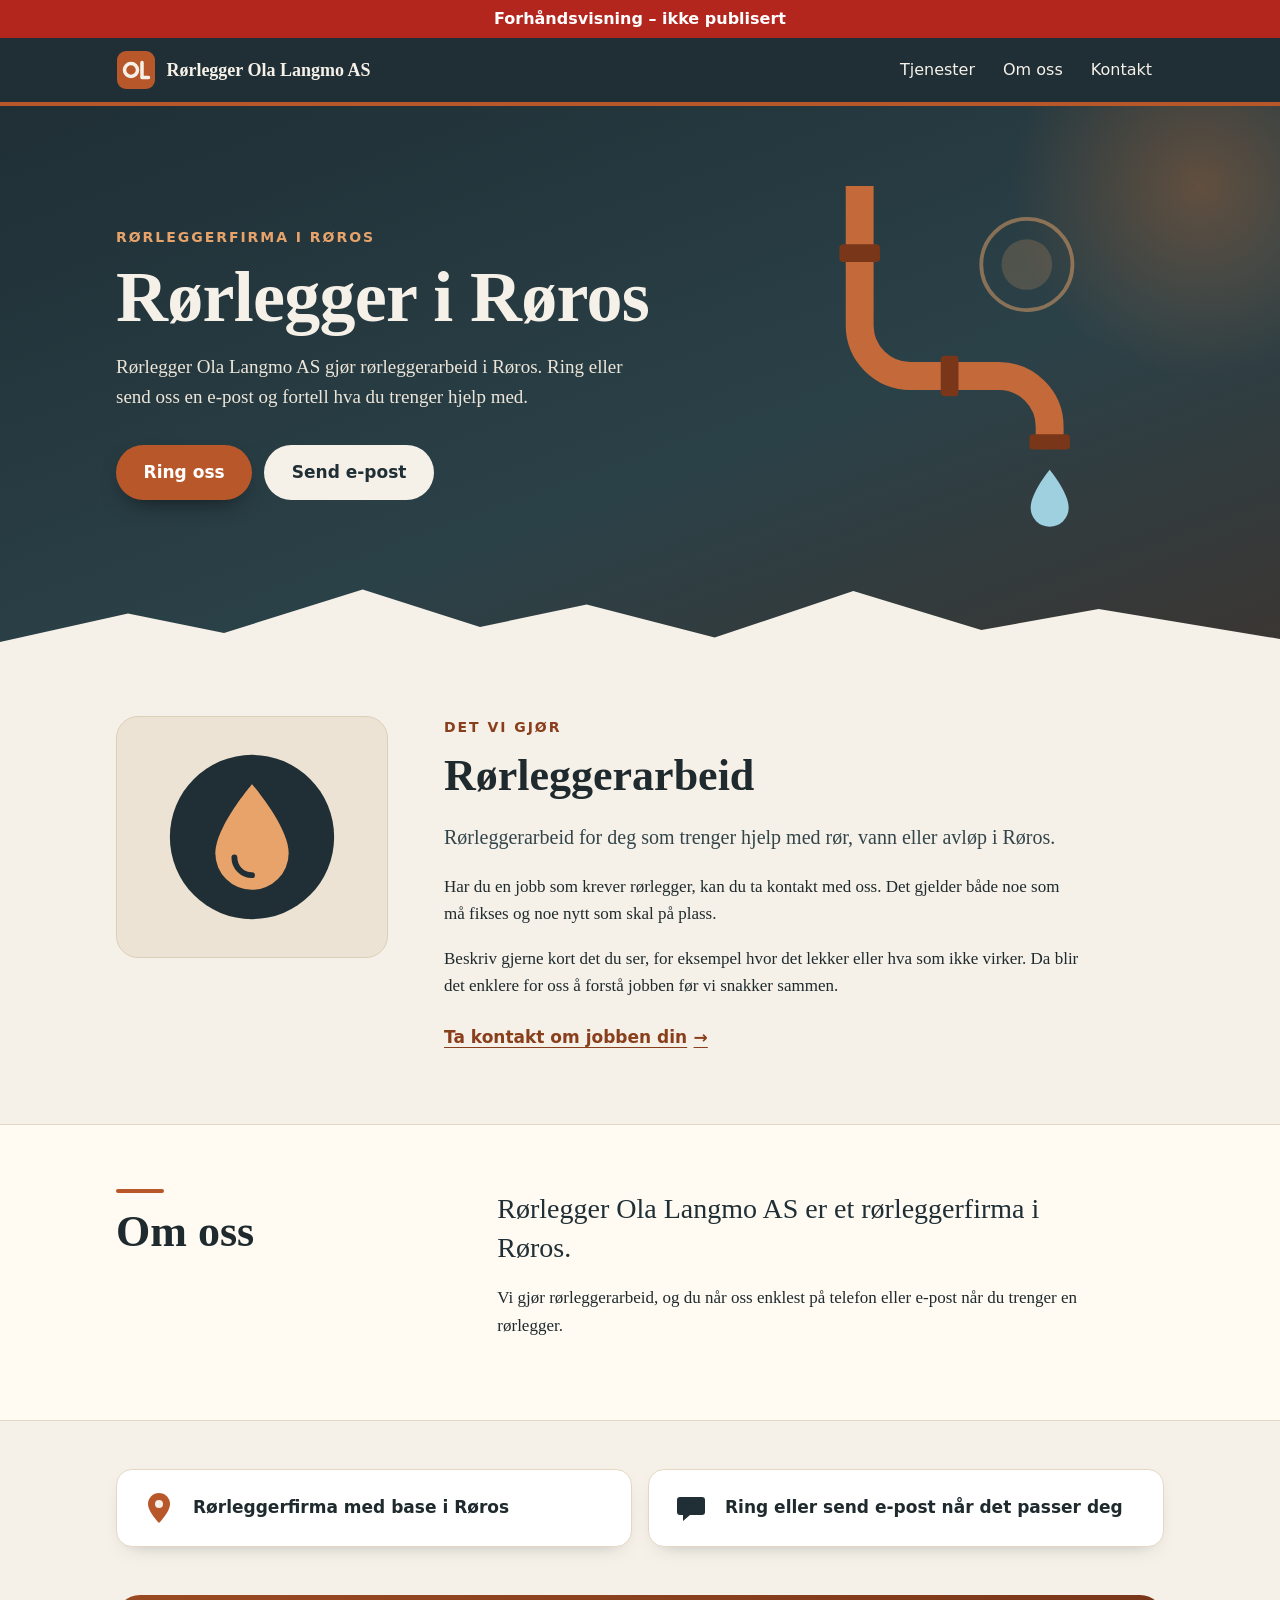
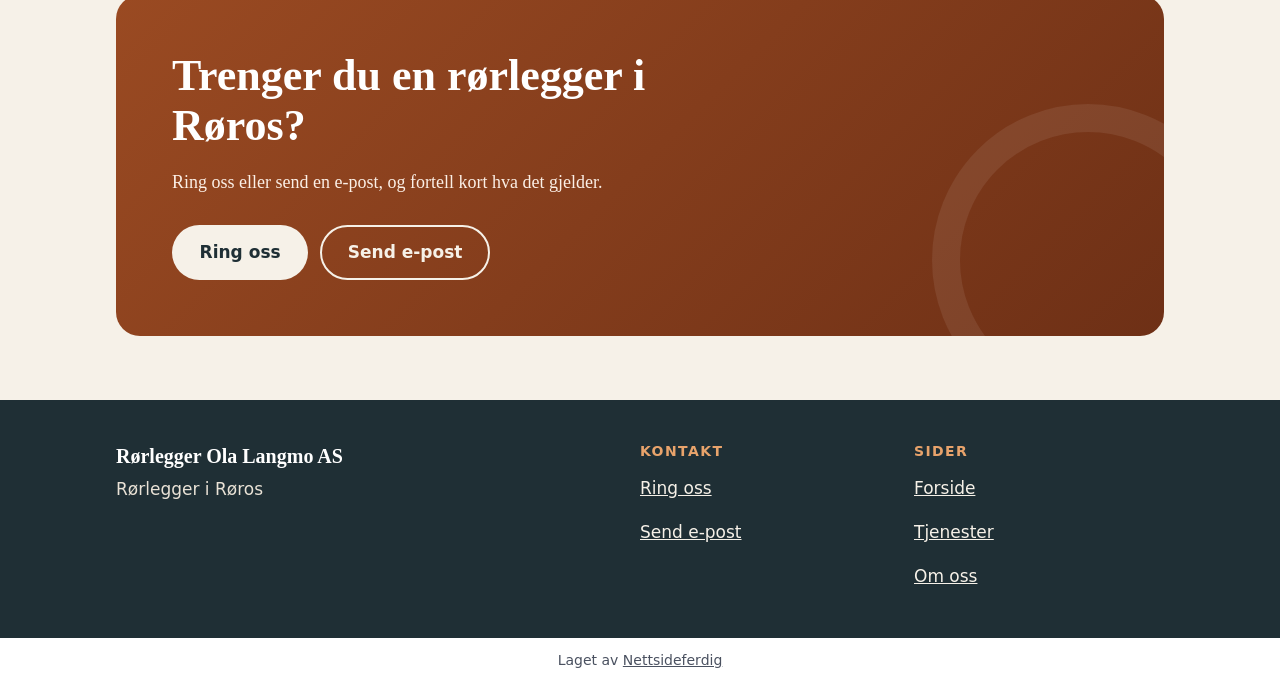
==== index.html @ b2547615 "Forhåndsvisning" ====
<!doctype html>
<html lang="nb">
<head>
<meta charset="utf-8">
<meta name="viewport" content="width=device-width, initial-scale=1">
<title>Rørlegger Røros | Rørlegger Ola Langmo AS</title>
<meta name="description" content="Rørlegger Ola Langmo AS er et rørleggerfirma i Røros. Trenger du rørleggerarbeid? Ring eller send oss en e-post.">
<link rel="canonical" href="https://andersmathisen7-design.github.io/side-rorlegger-ola-langmo-as-1117f9a2/">
<meta property="og:type" content="website">
<meta property="og:locale" content="nb_NO">
<meta property="og:site_name" content="Rørlegger Ola Langmo AS">
<meta property="og:title" content="Rørlegger Røros | Rørlegger Ola Langmo AS">
<meta property="og:description" content="Rørlegger Ola Langmo AS er et rørleggerfirma i Røros. Trenger du rørleggerarbeid? Ring eller send oss en e-post.">
<meta property="og:url" content="https://andersmathisen7-design.github.io/side-rorlegger-ola-langmo-as-1117f9a2/">
<meta http-equiv="Content-Security-Policy" content="default-src 'none'; style-src 'self'; img-src 'self'; manifest-src 'self'; worker-src 'self'; script-src 'self'">
<link rel="stylesheet" href="./style.css">
<meta name="theme-color" content="#9a4a22">
<link rel="manifest" href="./manifest.webmanifest">
<link rel="icon" href="./icon.svg" type="image/svg+xml">
<script src="./pwa.js" defer></script>
<meta name="robots" content="noindex,nofollow">
<script type="application/ld+json">{"@context":"https://schema.org","@type":"Plumber","name":"Rørlegger Ola Langmo AS","description":"Rørlegger Ola Langmo AS er et rørleggerfirma i Røros. Trenger du rørleggerarbeid? Ring eller send oss en e-post.","email":"post@rorleggerlangmo.no","areaServed":"Røros","url":"https://andersmathisen7-design.github.io/side-rorlegger-ola-langmo-as-1117f9a2","telephone":"994 56 534"}</script>
</head>
<body>
<div class="forhandsstripe">Forhåndsvisning – ikke publisert</div>
<header class="topp"><div class="topp-inner"><a class="logo" href="./"><svg class="merke" viewBox="0 0 40 40" aria-hidden="true"><rect x="1" y="1" width="38" height="38" rx="9" fill="#b8582a"/><circle cx="15" cy="20" r="6.5" fill="none" stroke="#f6f1e8" stroke-width="3.5"/><path d="M26 12.5v15h6.5" fill="none" stroke="#f6f1e8" stroke-width="3.5" stroke-linecap="round" stroke-linejoin="round"/></svg><span>Rørlegger Ola Langmo AS</span></a><nav aria-label="Hovedmeny"><ul><li><a href="./#tjenester">Tjenester</a></li><li><a href="./#om">Om oss</a></li><li><a href="./#kontakt">Kontakt</a></li></ul></nav></div></header>
<main>
<section class="hero" aria-labelledby="hero-tittel"><div class="hero-inner"><div class="hero-tekst"><p class="merkelapp">Rørleggerfirma i Røros</p><h1 id="hero-tittel">Rørlegger i Røros</h1><p class="ingress">Rørlegger Ola Langmo AS gjør rørleggerarbeid i Røros. Ring eller send oss en e-post og fortell hva du trenger hjelp med.</p><div class="handlinger"><a class="knapp knapp-hoved" href="tel:99456534">Ring oss</a><a class="knapp knapp-lys" href="mailto:post@rorleggerlangmo.no">Send e-post</a></div></div><svg class="ror" viewBox="0 0 240 280" aria-hidden="true"><circle cx="172" cy="62" r="36" fill="none" stroke="#e8a36b" stroke-width="3" opacity=".5"/><circle cx="172" cy="62" r="20" fill="#e8a36b" opacity=".2"/><path d="M40 0v110a40 40 0 0 0 40 40h70a40 40 0 0 1 40 40v14" fill="none" stroke="#c46a3a" stroke-width="22"/><rect x="24" y="46" width="32" height="14" rx="3" fill="#7a3618"/><rect x="104" y="134" width="14" height="32" rx="3" fill="#7a3618"/><rect x="174" y="196" width="32" height="12" rx="3" fill="#7a3618"/><path d="M190 224c0 0-15 18-15 30a15 15 0 0 0 30 0c0-12-15-30-15-30z" fill="#9fd0df"/></svg></div><svg class="fjell" viewBox="0 0 1200 120" preserveAspectRatio="none" aria-hidden="true"><path d="M0 120V84l120-38 90 26 130-58 110 50 100-30 120 44 130-62 120 52 110-28 170 40v40z" fill="#f6f1e8"/></svg></section><section id="tjenester" class="tjenester" aria-labelledby="tj-tittel"><div class="ramme to-kol"><div class="tjeneste-ikon" aria-hidden="true"><svg viewBox="0 0 120 120"><circle cx="60" cy="60" r="56" fill="#1f2f35"/><path d="M60 24c0 0-25 29-25 47a25 25 0 0 0 50 0c0-18-25-47-25-47z" fill="#e8a36b"/><path d="M48 74a12 12 0 0 0 12 12" fill="none" stroke="#1f2f35" stroke-width="4" stroke-linecap="round"/></svg></div><div class="tekst"><p class="merkelapp">Det vi gjør</p><h2 id="tj-tittel">Rørleggerarbeid</h2><p class="kort">Rørleggerarbeid for deg som trenger hjelp med rør, vann eller avløp i Røros.</p><p>Har du en jobb som krever rørlegger, kan du ta kontakt med oss. Det gjelder både noe som må fikses og noe nytt som skal på plass.</p><p>Beskriv gjerne kort det du ser, for eksempel hvor det lekker eller hva som ikke virker. Da blir det enklere for oss å forstå jobben før vi snakker sammen.</p><a class="lenke-pil" href="./#kontakt">Ta kontakt om jobben din</a></div></div></section><section id="om" class="om" aria-labelledby="om-tittel"><div class="ramme om-grid"><h2 id="om-tittel">Om oss</h2><div><p class="stor">Rørlegger Ola Langmo AS er et rørleggerfirma i Røros.</p><p>Vi gjør rørleggerarbeid, og du når oss enklest på telefon eller e-post når du trenger en rørlegger.</p></div></div></section><section class="punkter" aria-label="Hvorfor velge oss"><div class="ramme"><ul class="punkt-liste"><li><svg viewBox="0 0 36 36" aria-hidden="true"><path d="M18 3a11 11 0 0 0-11 11c0 8 11 19 11 19s11-11 11-19A11 11 0 0 0 18 3z" fill="#b8582a"/><circle cx="18" cy="14" r="4" fill="#f6f1e8"/></svg><span>Rørleggerfirma med base i Røros</span></li><li><svg viewBox="0 0 36 36" aria-hidden="true"><path d="M7 7h22a3 3 0 0 1 3 3v12a3 3 0 0 1-3 3H17l-7 6v-6H7a3 3 0 0 1-3-3V10a3 3 0 0 1 3-3z" fill="#1f2f35"/></svg><span>Ring eller send e-post når det passer deg</span></li></ul></div></section><section id="kontakt" class="kontakt" aria-labelledby="kontakt-tittel"><div class="ramme"><div class="kontakt-panel"><h2 id="kontakt-tittel">Trenger du en rørlegger i Røros?</h2><p>Ring oss eller send en e-post, og fortell kort hva det gjelder.</p><div class="handlinger"><a class="knapp knapp-lys" href="tel:99456534">Ring oss</a><a class="knapp knapp-kant" href="mailto:post@rorleggerlangmo.no">Send e-post</a></div></div></div></section>
</main>
<footer class="bunn"><div class="ramme bunn-grid"><div><p class="bunn-navn">Rørlegger Ola Langmo AS</p><p>Rørlegger i Røros</p></div><div><p class="bunn-tittel">Kontakt</p><ul><li><a href="tel:99456534">Ring oss</a></li><li><a href="mailto:post@rorleggerlangmo.no">Send e-post</a></li></ul></div><nav aria-label="Bunnmeny"><p class="bunn-tittel">Sider</p><ul><li><a href="./">Forside</a></li><li><a href="./#tjenester">Tjenester</a></li><li><a href="./#om">Om oss</a></li></ul></nav></div></footer>
<p class="nf-byra">Laget av <a href="https://nettsideferdig.no/">Nettsideferdig</a></p>
</body>
</html>
---- style.css ----
/* Fast fra Sidefabrikken: bestillingswidgeten. */
:root { --nf-farge: #9a4a22; }
#nf-bestill [hidden] { display: none !important; }
#nf-bestill button { font: inherit; padding: 0.5rem 0.9rem; margin: 0.2rem; border: 1px solid var(--nf-farge); border-radius: 6px; background: #fff; color: var(--nf-farge); cursor: pointer; }
#nf-bestill button:disabled { opacity: 0.6; }
#nf-bestill .nf-knapp { background: var(--nf-farge); color: #fff; }
#nf-bestill .nf-tjeneste { display: block; width: 100%; text-align: left; }
#nf-bestill .nf-tjeneste small, #nf-bestill .nf-vare small { display: block; color: #555; }
#nf-bestill .nf-felt { display: block; margin: 0.5rem 0; }
#nf-bestill input, #nf-bestill select, #nf-bestill textarea { font: inherit; padding: 0.4rem; border: 1px solid #c5cad3; border-radius: 4px; display: block; width: 100%; max-width: 24rem; }
#nf-bestill input[type="checkbox"], #nf-bestill input[type="radio"] { display: inline-block; width: auto; margin: 0 0.4rem 0 0; vertical-align: middle; }
#nf-bestill .nf-rad { display: flex; flex-wrap: wrap; gap: 0.5rem; }
#nf-bestill .nf-vare { padding: 0.4rem 0; border-bottom: 1px solid #e3e6eb; }
#nf-bestill .nf-feil, #nf-bestill .nf-utsolgt { color: #b3261e; }
#nf-bestill .nf-test { background: #fff4e5; padding: 0.4rem 0.8rem; border-radius: 6px; }
#nf-bestill .nf-oppsummering { font-weight: 600; }
#nf-bestill .nf-faner { display: flex; flex-wrap: wrap; gap: 0.25rem; margin: 0.5rem 0 1rem; }
#nf-bestill .nf-fane.nf-valgt, #nf-bestill .nf-dag.nf-valgt { background: var(--nf-farge); color: #fff; }
#nf-bestill .nf-adresse { position: relative; max-width: 24rem; }
#nf-bestill .nf-forslag { position: absolute; top: 100%; left: 0; right: 0; z-index: 10; max-height: 15rem; overflow-y: auto; background: #fff; border: 1px solid #c5cad3; border-radius: 4px; box-shadow: 0 4px 12px rgba(0, 0, 0, 0.15); }
#nf-bestill .nf-forslag button { display: block; width: 100%; margin: 0; border: 0; border-radius: 0; padding: 0.5rem 0.75rem; text-align: left; color: inherit; }
#nf-bestill .nf-forslag button:hover, #nf-bestill .nf-forslag button:focus { background: #f4f7fb; }
#nf-bestill .nf-dager { display: flex; flex-wrap: wrap; gap: 0.25rem; margin: 0.5rem 0; }
#nf-bestill .nf-dag.nf-full { text-decoration: line-through; color: #777; border-color: #c5cad3; }
#nf-bestill .nf-tillegg { margin: 0.5rem 0; }
#nf-bestill .nf-sporsmal { margin: 0.8rem 0; }
#nf-bestill .nf-hjelp { display: block; font-size: 0.875rem; color: #666; margin: 0.15rem 0 0.25rem; }
#nf-bestill .nf-sum { font-weight: 700; font-size: 1.15rem; }
#nf-bestill .nf-ja-nei { display: flex; gap: 1.5rem; margin-top: 0.25rem; }
.prisliste table { border-collapse: collapse; width: 100%; max-width: 36rem; }
.prisliste th, .prisliste td { text-align: left; padding: 0.4rem 0.6rem 0.4rem 0; border-bottom: 1px solid #e3e6eb; vertical-align: top; }
.prisliste td:last-child, .prisliste th:last-child { text-align: right; white-space: nowrap; padding-right: 0; }
.prisliste small { color: #555; }
.prisliste .prisinfo { font-size: 0.875rem; color: #555; }

main > section.melding, main > section.bestill { box-sizing: border-box; max-width: 42rem; margin: 0 auto; padding: 2.5rem 1.25rem 3.5rem; }
.nf-skjema .nf-felt { display: block; margin: 0.75rem 0; }
.nf-skjema label, .nf-skjema legend { display: block; font-weight: 600; }
.nf-skjema fieldset { border: 0; padding: 0; margin: 0.75rem 0; min-width: 0; }
.nf-skjema fieldset label { font-weight: 400; }
.nf-skjema input, .nf-skjema textarea { font: inherit; padding: 0.5rem; border: 1px solid #c5cad3; border-radius: 4px; display: block; width: 100%; max-width: 32rem; }
.nf-skjema input[type="radio"] { display: inline-block; width: auto; margin: 0 0.4rem 0 0; vertical-align: middle; }
.nf-skjema input:focus, .nf-skjema textarea:focus { outline: 2px solid var(--nf-farge); outline-offset: 1px; }
.nf-skjema button { font: inherit; font-weight: 600; border: 0; cursor: pointer; padding: 0.85rem 1.5rem; border-radius: 6px; background: var(--nf-farge); color: #fff; min-height: 44px; }
.nf-skjema .nf-info { font-size: 0.875rem; color: #555; }

/* Designet */
*{box-sizing:border-box}html{-webkit-text-size-adjust:100%}body{margin:0;background:#f6f1e8;color:#1f2a2e;font-family:Georgia,"Iowan Old Style","Times New Roman",serif;font-size:1.0625rem;line-height:1.6}a{color:#8a3f1c}a:focus-visible{outline:3px solid #e8a36b;outline-offset:3px;border-radius:6px}.ramme{max-width:68rem;margin:0 auto;padding:0 1.25rem}.topp{background:#1f2f35;color:#f6f1e8;border-bottom:4px solid #b8582a}.topp-inner{max-width:68rem;margin:0 auto;padding:.6rem 1.25rem;display:flex;flex-wrap:wrap;align-items:center;justify-content:space-between;gap:.25rem 1.5rem}.logo{display:inline-flex;align-items:center;gap:.65rem;min-height:44px;color:#f6f1e8;text-decoration:none;font-weight:700;font-size:1.125rem}.merke{width:40px;height:40px;flex:none}.topp ul{list-style:none;margin:0;padding:0;display:flex;flex-wrap:wrap;gap:.25rem}.topp nav a{display:inline-flex;align-items:center;min-height:44px;padding:0 .75rem;border-radius:6px;color:#f6f1e8;text-decoration:none;font-family:system-ui,"Segoe UI",Helvetica,sans-serif;font-size:1rem}.topp nav a:hover{background:rgba(246,241,232,.12)}.hero{position:relative;overflow:hidden;background:linear-gradient(160deg,#1f2f35 0%,#2b4148 60%,#3b3531 100%);color:#f6f1e8;padding:3.5rem 0 7rem}.hero::before{content:"";position:absolute;right:-7rem;top:-7rem;width:24rem;height:24rem;border-radius:50%;background:radial-gradient(circle,rgba(201,110,52,.35),rgba(201,110,52,0) 70%)}.hero-inner{position:relative;max-width:68rem;margin:0 auto;padding:0 1.25rem;display:grid;gap:2rem;align-items:center}.merkelapp{margin:0 0 .75rem;font-family:system-ui,"Segoe UI",Helvetica,sans-serif;font-size:.875rem;font-weight:700;letter-spacing:.14em;text-transform:uppercase;color:#e8a36b}.hero h1{margin:0 0 1rem;font-size:clamp(2.5rem,8vw,4.5rem);line-height:1.05;letter-spacing:-.01em}.ingress{margin:0 0 2rem;max-width:34rem;font-size:1.1875rem;color:#ece5d9}.handlinger{display:flex;flex-wrap:wrap;gap:.75rem}.knapp{display:inline-flex;align-items:center;justify-content:center;min-height:48px;padding:.75rem 1.6rem;border-radius:999px;border:2px solid transparent;font-family:system-ui,"Segoe UI",Helvetica,sans-serif;font-size:1.0625rem;font-weight:700;text-decoration:none;transition:transform .15s,background .15s}.knapp:hover{transform:translateY(-1px)}.knapp-hoved{background:#b8582a;color:#fff;box-shadow:0 10px 24px -12px rgba(0,0,0,.7)}.knapp-hoved:hover{background:#9a4a22}.knapp-lys{background:#f6f1e8;color:#1f2f35}.knapp-lys:hover{background:#fff}.knapp-kant{border-color:#f6f1e8;color:#f6f1e8}.knapp-kant:hover{background:rgba(255,255,255,.12)}.ror{display:block;width:100%;max-width:16rem;height:auto;justify-self:center}.fjell{position:absolute;left:0;bottom:-1px;display:block;width:100%;height:90px}@media (min-width:48rem){.hero{padding:5rem 0 8rem}.hero-inner{grid-template-columns:1.5fr 1fr}.ror{max-width:19rem}}h2{margin:0 0 1rem;font-size:clamp(1.875rem,5vw,2.75rem);line-height:1.15}.tjenester{padding:3rem 0 4rem}.tjenester .merkelapp{color:#8a3f1c}.to-kol{display:grid;gap:2rem;align-items:start}.tjeneste-ikon{display:flex;justify-content:center;padding:2rem;border-radius:22px;background:#ece3d4;border:1px solid #dccfba}.tjeneste-ikon svg{display:block;width:100%;max-width:11rem;height:auto}.tekst p{max-width:40rem}.kort{font-size:1.25rem;color:#33454b}.lenke-pil{display:inline-flex;align-items:center;min-height:44px;font-family:system-ui,"Segoe UI",Helvetica,sans-serif;font-weight:700;color:#8a3f1c;text-underline-offset:4px}.lenke-pil::after{content:"→";margin-left:.4rem}@media (min-width:48rem){.to-kol{grid-template-columns:17rem 1fr;gap:3.5rem}}.om{padding:4rem 0;background:#fffaf2;border-top:1px solid #e4d8c4;border-bottom:1px solid #e4d8c4}.om-grid{display:grid;gap:1.25rem}.om h2{position:relative;padding-top:1.1rem}.om h2::before{content:"";position:absolute;top:0;left:0;width:3rem;height:4px;border-radius:2px;background:#b8582a}.stor{margin:0 0 1rem;max-width:36rem;font-size:clamp(1.375rem,3.5vw,1.75rem);line-height:1.4;color:#1f2f35}.om p{max-width:38rem}@media (min-width:48rem){.om-grid{grid-template-columns:1fr 2fr;gap:3rem}}.punkter{padding:3rem 0}.punkt-liste{list-style:none;margin:0;padding:0;display:grid;gap:1rem}.punkt-liste li{display:flex;align-items:center;gap:1rem;padding:1.25rem 1.5rem;border-radius:16px;background:#fff;border:1px solid #e4d8c4;box-shadow:0 8px 20px -14px rgba(31,47,53,.5);font-family:system-ui,"Segoe UI",Helvetica,sans-serif;font-weight:600}.punkt-liste svg{width:2.25rem;height:2.25rem;flex:none}@media (min-width:40rem){.punkt-liste{grid-template-columns:1fr 1fr}}.kontakt{padding:0 0 4rem}.kontakt-panel{position:relative;overflow:hidden;padding:2.5rem 1.5rem;border-radius:24px;background:linear-gradient(135deg,#9a4a22,#6e3016);color:#fff}.kontakt-panel::after{content:"";position:absolute;right:-5rem;bottom:-5rem;width:16rem;height:16rem;border-radius:50%;border:28px solid rgba(255,255,255,.08)}.kontakt-panel h2{position:relative;max-width:30rem}.kontakt-panel p{position:relative;max-width:34rem;margin:0 0 1.75rem;font-size:1.125rem;color:#fbefe6}.kontakt-panel .handlinger{position:relative}@media (min-width:48rem){.kontakt-panel{padding:3.5rem}}.bunn{padding:2.5rem 0;background:#1f2f35;color:#e9e2d6;font-family:system-ui,"Segoe UI",Helvetica,sans-serif}.bunn p{margin:0 0 .25rem}.bunn-grid{display:grid;gap:1.5rem}.bunn-navn{font-family:Georgia,"Iowan Old Style",serif;font-size:1.25rem;font-weight:700;color:#fff}.bunn-tittel{font-size:.875rem;font-weight:700;letter-spacing:.1em;text-transform:uppercase;color:#e8a36b}.bunn ul{list-style:none;margin:0;padding:0}.bunn a{display:inline-flex;align-items:center;min-height:44px;color:#f6f1e8}@media (min-width:48rem){.bunn-grid{grid-template-columns:2fr 1fr 1fr}}

/* Fast fra Sidefabrikken */
.forhandsstripe { display: block !important; position: relative !important; z-index: 2147483647 !important; background: #b3261e !important; color: #fff !important; text-align: center !important; padding: 0.5rem 1rem !important; font: 600 1rem/1.4 system-ui, sans-serif !important; visibility: visible !important; opacity: 1 !important; max-height: none !important; height: auto !important; min-height: 0 !important; overflow: visible !important; margin: 0 !important; top: auto !important; left: auto !important; right: auto !important; bottom: auto !important; width: auto !important; transform: none !important; clip-path: none !important; filter: none !important; text-indent: 0 !important; font-size: 1rem !important; }
.nf-byra { display: block !important; position: static !important; inset: auto !important; z-index: auto !important; background: #fff !important; color: #4a5160 !important; text-align: center !important; padding: 0.75rem 1rem !important; margin: 0 !important; width: auto !important; max-width: none !important; height: auto !important; min-height: 0 !important; max-height: none !important; overflow: visible !important; visibility: visible !important; opacity: 1 !important; transform: none !important; clip-path: none !important; filter: none !important; font: 400 0.875rem/1.5 system-ui, sans-serif !important; letter-spacing: normal !important; text-indent: 0 !important; text-transform: none !important; }
.nf-byra a { display: inline !important; position: static !important; color: inherit !important; text-decoration: underline !important; font: inherit !important; visibility: visible !important; opacity: 1 !important; pointer-events: auto !important; }
.nf-felle { display: none !important; position: absolute !important; left: -10000px !important; width: 1px !important; height: 1px !important; overflow: hidden !important; }
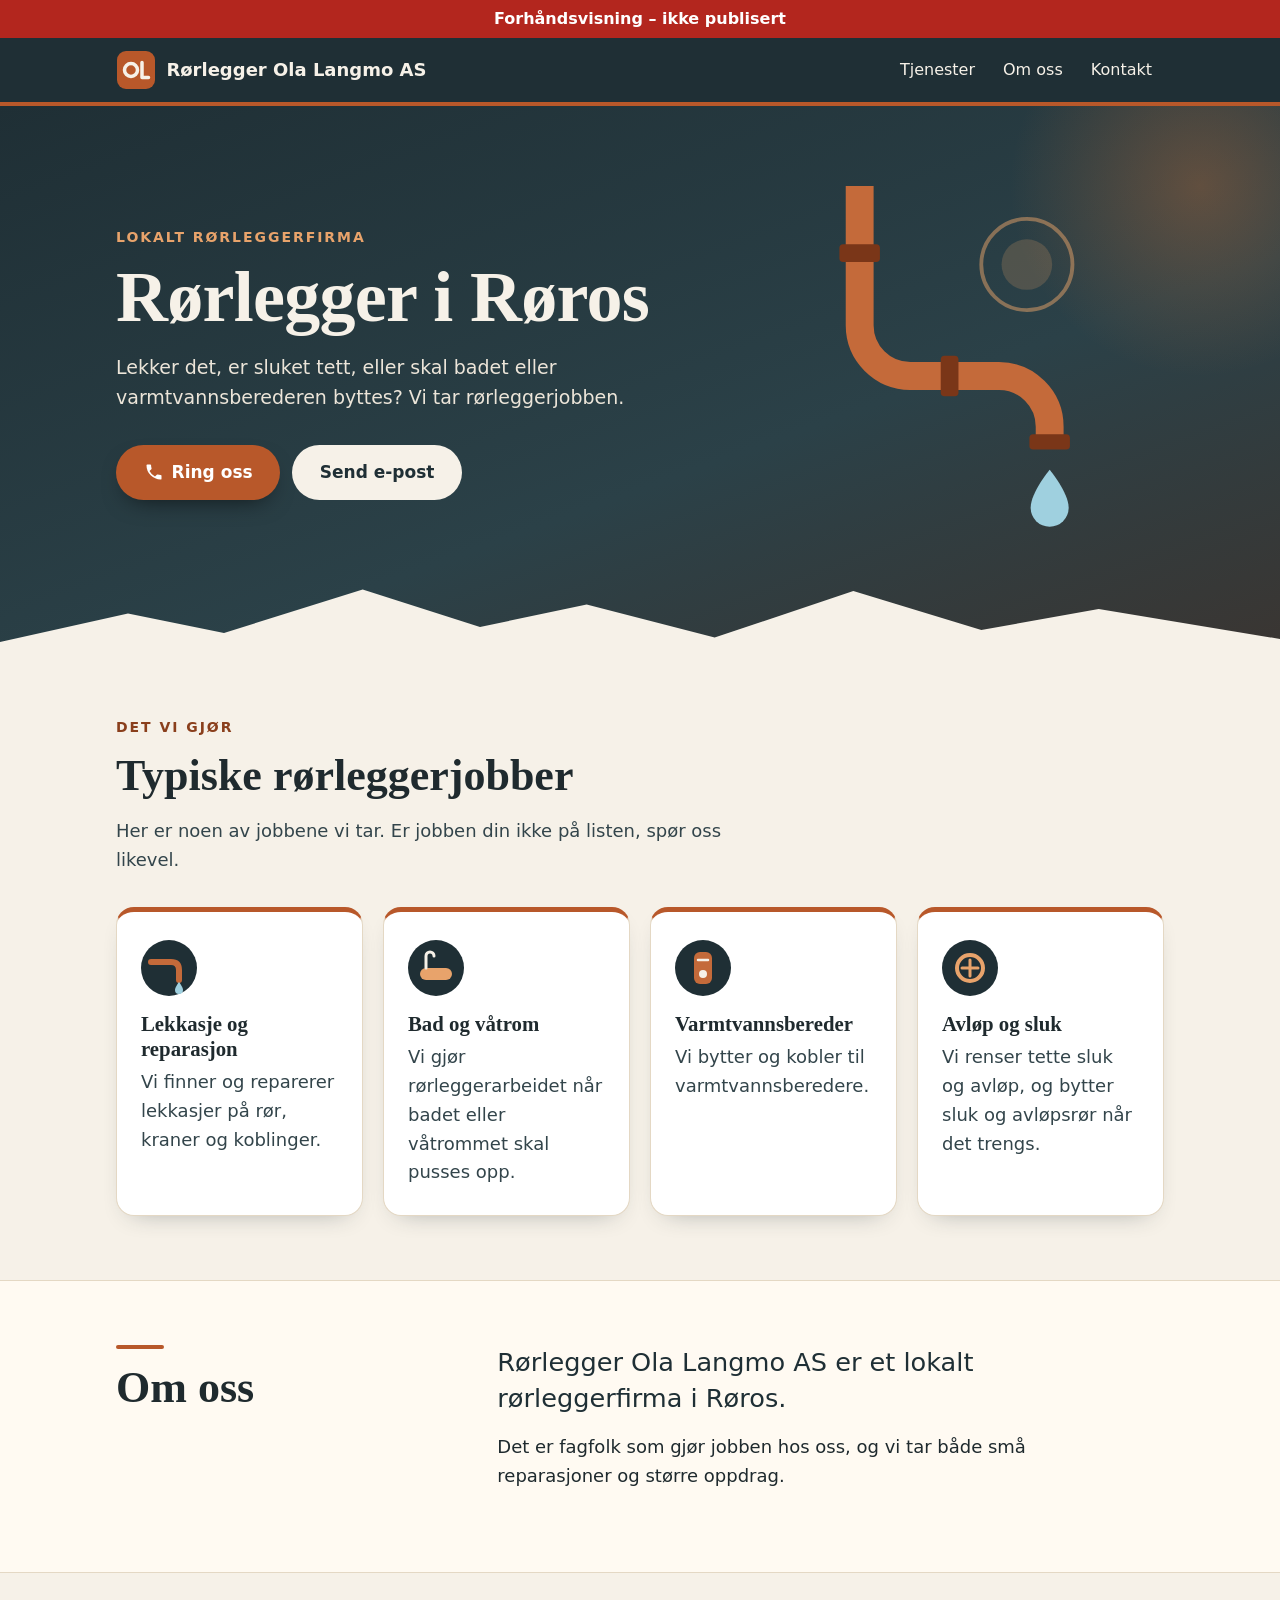
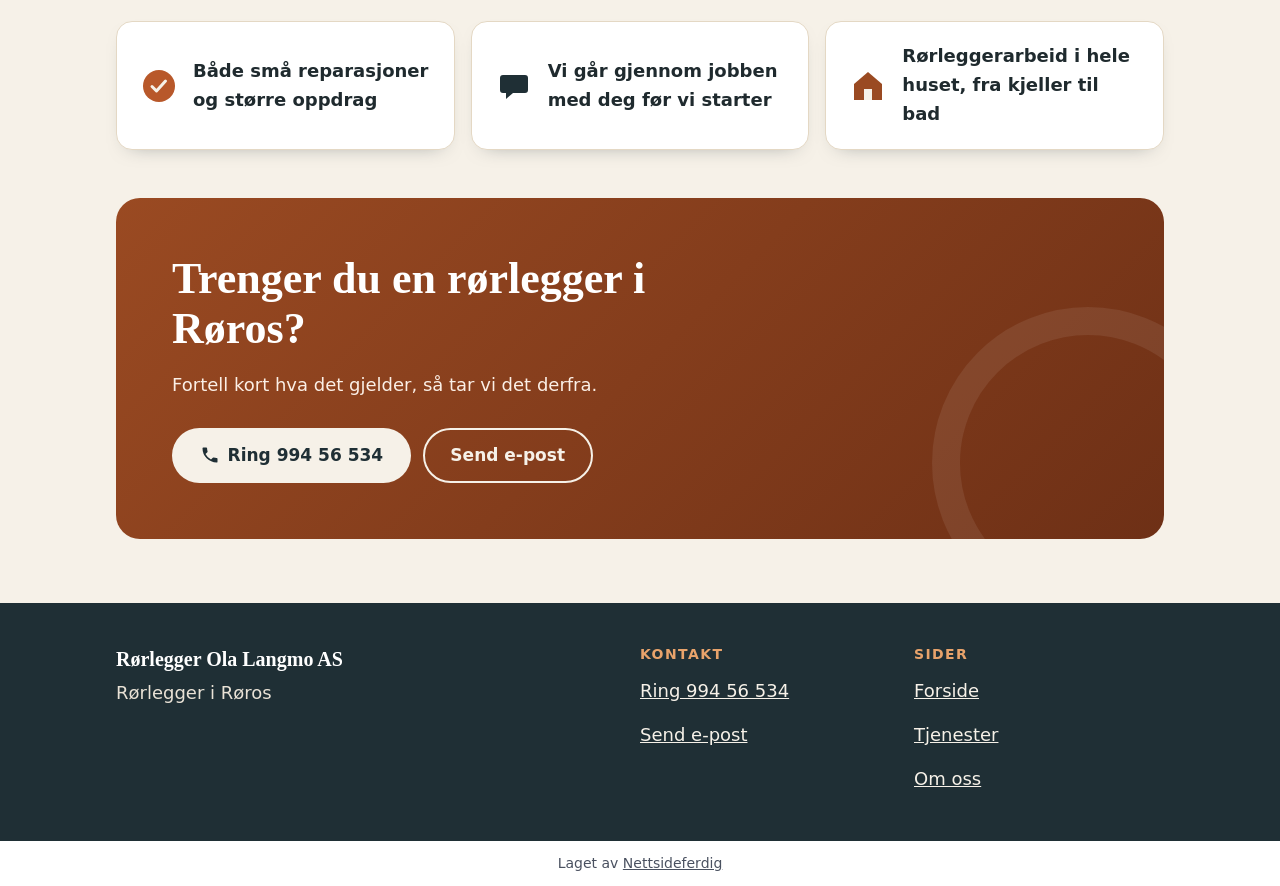
==== commit 871c915e: "Forhåndsvisning" ====
--- a/index.html
+++ b/index.html
@@ -25,9 +25,9 @@
 <div class="forhandsstripe">Forhåndsvisning – ikke publisert</div>
 <header class="topp"><div class="topp-inner"><a class="logo" href="./"><svg class="merke" viewBox="0 0 40 40" aria-hidden="true"><rect x="1" y="1" width="38" height="38" rx="9" fill="#b8582a"/><circle cx="15" cy="20" r="6.5" fill="none" stroke="#f6f1e8" stroke-width="3.5"/><path d="M26 12.5v15h6.5" fill="none" stroke="#f6f1e8" stroke-width="3.5" stroke-linecap="round" stroke-linejoin="round"/></svg><span>Rørlegger Ola Langmo AS</span></a><nav aria-label="Hovedmeny"><ul><li><a href="./#tjenester">Tjenester</a></li><li><a href="./#om">Om oss</a></li><li><a href="./#kontakt">Kontakt</a></li></ul></nav></div></header>
 <main>
-<section class="hero" aria-labelledby="hero-tittel"><div class="hero-inner"><div class="hero-tekst"><p class="merkelapp">Rørleggerfirma i Røros</p><h1 id="hero-tittel">Rørlegger i Røros</h1><p class="ingress">Rørlegger Ola Langmo AS gjør rørleggerarbeid i Røros. Ring eller send oss en e-post og fortell hva du trenger hjelp med.</p><div class="handlinger"><a class="knapp knapp-hoved" href="tel:99456534">Ring oss</a><a class="knapp knapp-lys" href="mailto:post@rorleggerlangmo.no">Send e-post</a></div></div><svg class="ror" viewBox="0 0 240 280" aria-hidden="true"><circle cx="172" cy="62" r="36" fill="none" stroke="#e8a36b" stroke-width="3" opacity=".5"/><circle cx="172" cy="62" r="20" fill="#e8a36b" opacity=".2"/><path d="M40 0v110a40 40 0 0 0 40 40h70a40 40 0 0 1 40 40v14" fill="none" stroke="#c46a3a" stroke-width="22"/><rect x="24" y="46" width="32" height="14" rx="3" fill="#7a3618"/><rect x="104" y="134" width="14" height="32" rx="3" fill="#7a3618"/><rect x="174" y="196" width="32" height="12" rx="3" fill="#7a3618"/><path d="M190 224c0 0-15 18-15 30a15 15 0 0 0 30 0c0-12-15-30-15-30z" fill="#9fd0df"/></svg></div><svg class="fjell" viewBox="0 0 1200 120" preserveAspectRatio="none" aria-hidden="true"><path d="M0 120V84l120-38 90 26 130-58 110 50 100-30 120 44 130-62 120 52 110-28 170 40v40z" fill="#f6f1e8"/></svg></section><section id="tjenester" class="tjenester" aria-labelledby="tj-tittel"><div class="ramme to-kol"><div class="tjeneste-ikon" aria-hidden="true"><svg viewBox="0 0 120 120"><circle cx="60" cy="60" r="56" fill="#1f2f35"/><path d="M60 24c0 0-25 29-25 47a25 25 0 0 0 50 0c0-18-25-47-25-47z" fill="#e8a36b"/><path d="M48 74a12 12 0 0 0 12 12" fill="none" stroke="#1f2f35" stroke-width="4" stroke-linecap="round"/></svg></div><div class="tekst"><p class="merkelapp">Det vi gjør</p><h2 id="tj-tittel">Rørleggerarbeid</h2><p class="kort">Rørleggerarbeid for deg som trenger hjelp med rør, vann eller avløp i Røros.</p><p>Har du en jobb som krever rørlegger, kan du ta kontakt med oss. Det gjelder både noe som må fikses og noe nytt som skal på plass.</p><p>Beskriv gjerne kort det du ser, for eksempel hvor det lekker eller hva som ikke virker. Da blir det enklere for oss å forstå jobben før vi snakker sammen.</p><a class="lenke-pil" href="./#kontakt">Ta kontakt om jobben din</a></div></div></section><section id="om" class="om" aria-labelledby="om-tittel"><div class="ramme om-grid"><h2 id="om-tittel">Om oss</h2><div><p class="stor">Rørlegger Ola Langmo AS er et rørleggerfirma i Røros.</p><p>Vi gjør rørleggerarbeid, og du når oss enklest på telefon eller e-post når du trenger en rørlegger.</p></div></div></section><section class="punkter" aria-label="Hvorfor velge oss"><div class="ramme"><ul class="punkt-liste"><li><svg viewBox="0 0 36 36" aria-hidden="true"><path d="M18 3a11 11 0 0 0-11 11c0 8 11 19 11 19s11-11 11-19A11 11 0 0 0 18 3z" fill="#b8582a"/><circle cx="18" cy="14" r="4" fill="#f6f1e8"/></svg><span>Rørleggerfirma med base i Røros</span></li><li><svg viewBox="0 0 36 36" aria-hidden="true"><path d="M7 7h22a3 3 0 0 1 3 3v12a3 3 0 0 1-3 3H17l-7 6v-6H7a3 3 0 0 1-3-3V10a3 3 0 0 1 3-3z" fill="#1f2f35"/></svg><span>Ring eller send e-post når det passer deg</span></li></ul></div></section><section id="kontakt" class="kontakt" aria-labelledby="kontakt-tittel"><div class="ramme"><div class="kontakt-panel"><h2 id="kontakt-tittel">Trenger du en rørlegger i Røros?</h2><p>Ring oss eller send en e-post, og fortell kort hva det gjelder.</p><div class="handlinger"><a class="knapp knapp-lys" href="tel:99456534">Ring oss</a><a class="knapp knapp-kant" href="mailto:post@rorleggerlangmo.no">Send e-post</a></div></div></div></section>
+<section class="hero" aria-labelledby="hero-tittel"><div class="hero-inner"><div class="hero-tekst"><p class="merkelapp">Lokalt rørleggerfirma</p><h1 id="hero-tittel">Rørlegger i Røros</h1><p class="ingress">Lekker det, er sluket tett, eller skal badet eller varmtvannsberederen byttes? Vi tar rørleggerjobben.</p><div class="handlinger"><a class="knapp knapp-hoved" href="tel:99456534"><svg viewBox="0 0 24 24" aria-hidden="true"><path d="M6.6 10.8a15.1 15.1 0 0 0 6.6 6.6l2.2-2.2a1 1 0 0 1 1-.25 11.4 11.4 0 0 0 3.6.57 1 1 0 0 1 1 1V20a1 1 0 0 1-1 1A17 17 0 0 1 3 4a1 1 0 0 1 1-1h3.5a1 1 0 0 1 1 1c0 1.25.2 2.45.57 3.57a1 1 0 0 1-.25 1z" fill="currentColor"/></svg>Ring oss</a><a class="knapp knapp-lys" href="mailto:post@rorleggerlangmo.no">Send e-post</a></div></div><svg class="ror" viewBox="0 0 240 280" aria-hidden="true"><circle cx="172" cy="62" r="36" fill="none" stroke="#e8a36b" stroke-width="3" opacity=".5"/><circle cx="172" cy="62" r="20" fill="#e8a36b" opacity=".2"/><path d="M40 0v110a40 40 0 0 0 40 40h70a40 40 0 0 1 40 40v14" fill="none" stroke="#c46a3a" stroke-width="22"/><rect x="24" y="46" width="32" height="14" rx="3" fill="#7a3618"/><rect x="104" y="134" width="14" height="32" rx="3" fill="#7a3618"/><rect x="174" y="196" width="32" height="12" rx="3" fill="#7a3618"/><path d="M190 224c0 0-15 18-15 30a15 15 0 0 0 30 0c0-12-15-30-15-30z" fill="#9fd0df"/></svg></div><svg class="fjell" viewBox="0 0 1200 120" preserveAspectRatio="none" aria-hidden="true"><path d="M0 120V84l120-38 90 26 130-58 110 50 100-30 120 44 130-62 120 52 110-28 170 40v40z" fill="#f6f1e8"/></svg></section><section id="tjenester" class="tjenester" aria-labelledby="tj-tittel"><div class="ramme"><div class="seksjon-hode"><p class="merkelapp">Det vi gjør</p><h2 id="tj-tittel">Typiske rørleggerjobber</h2><p>Her er noen av jobbene vi tar. Er jobben din ikke på listen, spør oss likevel.</p></div><ul class="tj-rad"><li class="tj-kort"><svg viewBox="0 0 56 56" aria-hidden="true"><circle cx="28" cy="28" r="28" fill="#1f2f35"/><path d="M10 22 H30 Q38 22 38 30 V40" fill="none" stroke="#c46a3a" stroke-width="6" stroke-linecap="round"/><path d="M38 42c0 0-4 5-4 8a4 4 0 0 0 8 0c0-3-4-8-4-8z" fill="#9fd0df"/></svg><h3>Lekkasje og reparasjon</h3><p>Vi finner og reparerer lekkasjer på rør, kraner og koblinger.</p></li><li class="tj-kort"><svg viewBox="0 0 56 56" aria-hidden="true"><circle cx="28" cy="28" r="28" fill="#1f2f35"/><rect x="12" y="28" width="32" height="12" rx="6" fill="#e8a36b"/><path d="M18 28 V16 a4 4 0 0 1 8 0" fill="none" stroke="#f6f1e8" stroke-width="3" stroke-linecap="round"/></svg><h3>Bad og våtrom</h3><p>Vi gjør rørleggerarbeidet når badet eller våtrommet skal pusses opp.</p></li><li class="tj-kort"><svg viewBox="0 0 56 56" aria-hidden="true"><circle cx="28" cy="28" r="28" fill="#1f2f35"/><rect x="19" y="12" width="18" height="32" rx="6" fill="#c46a3a"/><circle cx="28" cy="34" r="4" fill="#f6f1e8"/><line x1="23" y1="20" x2="33" y2="20" stroke="#f6f1e8" stroke-width="2.5" stroke-linecap="round"/></svg><h3>Varmtvannsbereder</h3><p>Vi bytter og kobler til varmtvannsberedere.</p></li><li class="tj-kort"><svg viewBox="0 0 56 56" aria-hidden="true"><circle cx="28" cy="28" r="28" fill="#1f2f35"/><circle cx="28" cy="28" r="13" fill="none" stroke="#e8a36b" stroke-width="4"/><g stroke="#e8a36b" stroke-width="3" stroke-linecap="round"><line x1="20" y1="28" x2="36" y2="28"/><line x1="28" y1="20" x2="28" y2="36"/></g></svg><h3>Avløp og sluk</h3><p>Vi renser tette sluk og avløp, og bytter sluk og avløpsrør når det trengs.</p></li></ul></div></section><section id="om" class="om" aria-labelledby="om-tittel"><div class="ramme om-grid"><h2 id="om-tittel">Om oss</h2><div><p class="stor">Rørlegger Ola Langmo AS er et lokalt rørleggerfirma i Røros.</p><p>Det er fagfolk som gjør jobben hos oss, og vi tar både små reparasjoner og større oppdrag.</p></div></div></section><section class="punkter" aria-label="Hvorfor velge oss"><div class="ramme"><ul class="punkt-liste"><li><svg viewBox="0 0 36 36" aria-hidden="true"><circle cx="18" cy="18" r="16" fill="#b8582a"/><path d="M11 18.5l4.5 4.5 9-10" fill="none" stroke="#f6f1e8" stroke-width="3" stroke-linecap="round" stroke-linejoin="round"/></svg><span>Både små reparasjoner og større oppdrag</span></li><li><svg viewBox="0 0 36 36" aria-hidden="true"><path d="M7 7h22a3 3 0 0 1 3 3v12a3 3 0 0 1-3 3H17l-7 6v-6H7a3 3 0 0 1-3-3V10a3 3 0 0 1 3-3z" fill="#1f2f35"/></svg><span>Vi går gjennom jobben med deg før vi starter</span></li><li><svg viewBox="0 0 36 36" aria-hidden="true"><path d="M18 4 L32 16 V32 H4 V16 Z" fill="#9a4a22"/><rect x="14" y="21" width="8" height="11" fill="#f6f1e8"/></svg><span>Rørleggerarbeid i hele huset, fra kjeller til bad</span></li></ul></div></section><section id="kontakt" class="kontakt" aria-labelledby="kontakt-tittel"><div class="ramme"><div class="kontakt-panel"><h2 id="kontakt-tittel">Trenger du en rørlegger i Røros?</h2><p>Fortell kort hva det gjelder, så tar vi det derfra.</p><div class="handlinger"><a class="knapp knapp-lys" href="tel:99456534"><svg viewBox="0 0 24 24" aria-hidden="true"><path d="M6.6 10.8a15.1 15.1 0 0 0 6.6 6.6l2.2-2.2a1 1 0 0 1 1-.25 11.4 11.4 0 0 0 3.6.57 1 1 0 0 1 1 1V20a1 1 0 0 1-1 1A17 17 0 0 1 3 4a1 1 0 0 1 1-1h3.5a1 1 0 0 1 1 1c0 1.25.2 2.45.57 3.57a1 1 0 0 1-.25 1z" fill="currentColor"/></svg>Ring 994 56 534</a><a class="knapp knapp-kant" href="mailto:post@rorleggerlangmo.no">Send e-post</a></div></div></div></section>
 </main>
-<footer class="bunn"><div class="ramme bunn-grid"><div><p class="bunn-navn">Rørlegger Ola Langmo AS</p><p>Rørlegger i Røros</p></div><div><p class="bunn-tittel">Kontakt</p><ul><li><a href="tel:99456534">Ring oss</a></li><li><a href="mailto:post@rorleggerlangmo.no">Send e-post</a></li></ul></div><nav aria-label="Bunnmeny"><p class="bunn-tittel">Sider</p><ul><li><a href="./">Forside</a></li><li><a href="./#tjenester">Tjenester</a></li><li><a href="./#om">Om oss</a></li></ul></nav></div></footer>
+<footer class="bunn"><div class="ramme bunn-grid"><div><p class="bunn-navn">Rørlegger Ola Langmo AS</p><p>Rørlegger i Røros</p></div><div><p class="bunn-tittel">Kontakt</p><ul><li><a href="tel:99456534">Ring 994 56 534</a></li><li><a href="mailto:post@rorleggerlangmo.no">Send e-post</a></li></ul></div><nav aria-label="Bunnmeny"><p class="bunn-tittel">Sider</p><ul><li><a href="./">Forside</a></li><li><a href="./#tjenester">Tjenester</a></li><li><a href="./#om">Om oss</a></li></ul></nav></div></footer>
 <p class="nf-byra">Laget av <a href="https://nettsideferdig.no/">Nettsideferdig</a></p>
 </body>
 </html>
--- a/style.css
+++ b/style.css
@@ -45,7 +45,7 @@
 .nf-skjema .nf-info { font-size: 0.875rem; color: #555; }
 
 /* Designet */
-*{box-sizing:border-box}html{-webkit-text-size-adjust:100%}body{margin:0;background:#f6f1e8;color:#1f2a2e;font-family:Georgia,"Iowan Old Style","Times New Roman",serif;font-size:1.0625rem;line-height:1.6}a{color:#8a3f1c}a:focus-visible{outline:3px solid #e8a36b;outline-offset:3px;border-radius:6px}.ramme{max-width:68rem;margin:0 auto;padding:0 1.25rem}.topp{background:#1f2f35;color:#f6f1e8;border-bottom:4px solid #b8582a}.topp-inner{max-width:68rem;margin:0 auto;padding:.6rem 1.25rem;display:flex;flex-wrap:wrap;align-items:center;justify-content:space-between;gap:.25rem 1.5rem}.logo{display:inline-flex;align-items:center;gap:.65rem;min-height:44px;color:#f6f1e8;text-decoration:none;font-weight:700;font-size:1.125rem}.merke{width:40px;height:40px;flex:none}.topp ul{list-style:none;margin:0;padding:0;display:flex;flex-wrap:wrap;gap:.25rem}.topp nav a{display:inline-flex;align-items:center;min-height:44px;padding:0 .75rem;border-radius:6px;color:#f6f1e8;text-decoration:none;font-family:system-ui,"Segoe UI",Helvetica,sans-serif;font-size:1rem}.topp nav a:hover{background:rgba(246,241,232,.12)}.hero{position:relative;overflow:hidden;background:linear-gradient(160deg,#1f2f35 0%,#2b4148 60%,#3b3531 100%);color:#f6f1e8;padding:3.5rem 0 7rem}.hero::before{content:"";position:absolute;right:-7rem;top:-7rem;width:24rem;height:24rem;border-radius:50%;background:radial-gradient(circle,rgba(201,110,52,.35),rgba(201,110,52,0) 70%)}.hero-inner{position:relative;max-width:68rem;margin:0 auto;padding:0 1.25rem;display:grid;gap:2rem;align-items:center}.merkelapp{margin:0 0 .75rem;font-family:system-ui,"Segoe UI",Helvetica,sans-serif;font-size:.875rem;font-weight:700;letter-spacing:.14em;text-transform:uppercase;color:#e8a36b}.hero h1{margin:0 0 1rem;font-size:clamp(2.5rem,8vw,4.5rem);line-height:1.05;letter-spacing:-.01em}.ingress{margin:0 0 2rem;max-width:34rem;font-size:1.1875rem;color:#ece5d9}.handlinger{display:flex;flex-wrap:wrap;gap:.75rem}.knapp{display:inline-flex;align-items:center;justify-content:center;min-height:48px;padding:.75rem 1.6rem;border-radius:999px;border:2px solid transparent;font-family:system-ui,"Segoe UI",Helvetica,sans-serif;font-size:1.0625rem;font-weight:700;text-decoration:none;transition:transform .15s,background .15s}.knapp:hover{transform:translateY(-1px)}.knapp-hoved{background:#b8582a;color:#fff;box-shadow:0 10px 24px -12px rgba(0,0,0,.7)}.knapp-hoved:hover{background:#9a4a22}.knapp-lys{background:#f6f1e8;color:#1f2f35}.knapp-lys:hover{background:#fff}.knapp-kant{border-color:#f6f1e8;color:#f6f1e8}.knapp-kant:hover{background:rgba(255,255,255,.12)}.ror{display:block;width:100%;max-width:16rem;height:auto;justify-self:center}.fjell{position:absolute;left:0;bottom:-1px;display:block;width:100%;height:90px}@media (min-width:48rem){.hero{padding:5rem 0 8rem}.hero-inner{grid-template-columns:1.5fr 1fr}.ror{max-width:19rem}}h2{margin:0 0 1rem;font-size:clamp(1.875rem,5vw,2.75rem);line-height:1.15}.tjenester{padding:3rem 0 4rem}.tjenester .merkelapp{color:#8a3f1c}.to-kol{display:grid;gap:2rem;align-items:start}.tjeneste-ikon{display:flex;justify-content:center;padding:2rem;border-radius:22px;background:#ece3d4;border:1px solid #dccfba}.tjeneste-ikon svg{display:block;width:100%;max-width:11rem;height:auto}.tekst p{max-width:40rem}.kort{font-size:1.25rem;color:#33454b}.lenke-pil{display:inline-flex;align-items:center;min-height:44px;font-family:system-ui,"Segoe UI",Helvetica,sans-serif;font-weight:700;color:#8a3f1c;text-underline-offset:4px}.lenke-pil::after{content:"→";margin-left:.4rem}@media (min-width:48rem){.to-kol{grid-template-columns:17rem 1fr;gap:3.5rem}}.om{padding:4rem 0;background:#fffaf2;border-top:1px solid #e4d8c4;border-bottom:1px solid #e4d8c4}.om-grid{display:grid;gap:1.25rem}.om h2{position:relative;padding-top:1.1rem}.om h2::before{content:"";position:absolute;top:0;left:0;width:3rem;height:4px;border-radius:2px;background:#b8582a}.stor{margin:0 0 1rem;max-width:36rem;font-size:clamp(1.375rem,3.5vw,1.75rem);line-height:1.4;color:#1f2f35}.om p{max-width:38rem}@media (min-width:48rem){.om-grid{grid-template-columns:1fr 2fr;gap:3rem}}.punkter{padding:3rem 0}.punkt-liste{list-style:none;margin:0;padding:0;display:grid;gap:1rem}.punkt-liste li{display:flex;align-items:center;gap:1rem;padding:1.25rem 1.5rem;border-radius:16px;background:#fff;border:1px solid #e4d8c4;box-shadow:0 8px 20px -14px rgba(31,47,53,.5);font-family:system-ui,"Segoe UI",Helvetica,sans-serif;font-weight:600}.punkt-liste svg{width:2.25rem;height:2.25rem;flex:none}@media (min-width:40rem){.punkt-liste{grid-template-columns:1fr 1fr}}.kontakt{padding:0 0 4rem}.kontakt-panel{position:relative;overflow:hidden;padding:2.5rem 1.5rem;border-radius:24px;background:linear-gradient(135deg,#9a4a22,#6e3016);color:#fff}.kontakt-panel::after{content:"";position:absolute;right:-5rem;bottom:-5rem;width:16rem;height:16rem;border-radius:50%;border:28px solid rgba(255,255,255,.08)}.kontakt-panel h2{position:relative;max-width:30rem}.kontakt-panel p{position:relative;max-width:34rem;margin:0 0 1.75rem;font-size:1.125rem;color:#fbefe6}.kontakt-panel .handlinger{position:relative}@media (min-width:48rem){.kontakt-panel{padding:3.5rem}}.bunn{padding:2.5rem 0;background:#1f2f35;color:#e9e2d6;font-family:system-ui,"Segoe UI",Helvetica,sans-serif}.bunn p{margin:0 0 .25rem}.bunn-grid{display:grid;gap:1.5rem}.bunn-navn{font-family:Georgia,"Iowan Old Style",serif;font-size:1.25rem;font-weight:700;color:#fff}.bunn-tittel{font-size:.875rem;font-weight:700;letter-spacing:.1em;text-transform:uppercase;color:#e8a36b}.bunn ul{list-style:none;margin:0;padding:0}.bunn a{display:inline-flex;align-items:center;min-height:44px;color:#f6f1e8}@media (min-width:48rem){.bunn-grid{grid-template-columns:2fr 1fr 1fr}}
+*{box-sizing:border-box}html{-webkit-text-size-adjust:100%}body{margin:0;background:#f6f1e8;color:#1f2a2e;font-family:system-ui,"Segoe UI",Helvetica,Arial,sans-serif;font-size:1.0625rem;line-height:1.6}@media (min-width:48rem){body{font-size:1.125rem}}h1,h2,h3,.bunn-navn{font-family:Georgia,"Iowan Old Style","Times New Roman",serif}a{color:#8a3f1c}a:focus-visible{outline:3px solid #e8a36b;outline-offset:3px;border-radius:6px}.ramme{max-width:68rem;margin:0 auto;padding:0 1.25rem}.topp{background:#1f2f35;color:#f6f1e8;border-bottom:4px solid #b8582a}.topp-inner{max-width:68rem;margin:0 auto;padding:.6rem 1.25rem;display:flex;flex-wrap:wrap;align-items:center;justify-content:space-between;gap:.25rem 1.5rem}.logo{display:inline-flex;align-items:center;gap:.65rem;min-height:44px;color:#f6f1e8;text-decoration:none;font-weight:700;font-size:1.125rem}.merke{width:40px;height:40px;flex:none}.topp ul{list-style:none;margin:0;padding:0;display:flex;flex-wrap:wrap;gap:.25rem}.topp nav a{display:inline-flex;align-items:center;min-height:44px;padding:0 .75rem;border-radius:6px;color:#f6f1e8;text-decoration:none;font-size:1rem}.topp nav a:hover{background:rgba(246,241,232,.12)}@media (max-width:37.5em){.topp ul{margin-left:-.75rem}}.hero{position:relative;overflow:hidden;background:linear-gradient(160deg,#1f2f35 0%,#2b4148 60%,#3b3531 100%);color:#f6f1e8;padding:3rem 0 5.5rem}.hero::before{content:"";position:absolute;right:-7rem;top:-7rem;width:24rem;height:24rem;border-radius:50%;background:radial-gradient(circle,rgba(201,110,52,.35),rgba(201,110,52,0) 70%)}.hero-inner{position:relative;max-width:68rem;margin:0 auto;padding:0 1.25rem;display:grid;gap:2rem;align-items:center}.merkelapp{margin:0 0 .75rem;font-size:.875rem;font-weight:700;letter-spacing:.14em;text-transform:uppercase;color:#e8a36b}.hero h1{margin:0 0 1rem;font-size:clamp(2.5rem,8vw,4.5rem);line-height:1.05;letter-spacing:-.01em}.ingress{margin:0 0 2rem;max-width:34rem;font-size:1.1875rem;color:#ece5d9}.handlinger{display:flex;flex-wrap:wrap;gap:.75rem}.knapp{display:inline-flex;align-items:center;justify-content:center;gap:.5rem;min-height:48px;padding:.75rem 1.6rem;border-radius:999px;border:2px solid transparent;font-size:1.0625rem;font-weight:700;text-decoration:none;transition:transform .15s,background .15s}.knapp svg{width:20px;height:20px;flex:none}.knapp:hover{transform:translateY(-1px)}.knapp-hoved{background:#b8582a;color:#fff;box-shadow:0 10px 24px -12px rgba(0,0,0,.7)}.knapp-hoved:hover{background:#9a4a22}.knapp-lys{background:#f6f1e8;color:#1f2f35}.knapp-lys:hover{background:#fff}.knapp-kant{border-color:#f6f1e8;color:#f6f1e8}.knapp-kant:hover{background:rgba(255,255,255,.12)}.ror{display:block;width:100%;max-width:16rem;height:auto;justify-self:center}@media (max-width:37.5em){.ror{display:none}}.fjell{position:absolute;left:0;bottom:-1px;display:block;width:100%;height:70px}@media (min-width:48rem){.hero{padding:5rem 0 8rem}.hero-inner{grid-template-columns:1.5fr 1fr}.ror{max-width:19rem}.fjell{height:90px}}h2{margin:0 0 1rem;font-size:clamp(1.875rem,5vw,2.75rem);line-height:1.15}h3{margin:0 0 .4rem;font-size:1.3rem;line-height:1.2}p{margin:0 0 1em}.tjenester{padding:3rem 0 4rem}.tjenester .merkelapp{color:#8a3f1c}.seksjon-hode{max-width:40rem;margin-bottom:2rem}.seksjon-hode p{color:#33454b}.tj-rad{list-style:none;margin:0;padding:0;display:grid;gap:1.25rem}@media (min-width:36rem){.tj-rad{grid-template-columns:1fr 1fr}}@media (min-width:64rem){.tj-rad{grid-template-columns:repeat(4,1fr)}}.tj-kort{background:#fff;border:1px solid #e4d8c4;border-radius:18px;padding:1.75rem 1.5rem;box-shadow:0 10px 26px -16px rgba(31,47,53,.45);border-top:5px solid #b8582a}.tj-kort svg{display:block;width:56px;height:56px;margin-bottom:1rem}.tj-kort p{margin:0;color:#33454b}.om{padding:4rem 0;background:#fffaf2;border-top:1px solid #e4d8c4;border-bottom:1px solid #e4d8c4}.om-grid{display:grid;gap:1.25rem}.om h2{position:relative;padding-top:1.1rem}.om h2::before{content:"";position:absolute;top:0;left:0;width:3rem;height:4px;border-radius:2px;background:#b8582a}.stor{margin:0 0 1rem;max-width:36rem;font-size:clamp(1.25rem,3.5vw,1.6rem);line-height:1.4;color:#1f2f35}.om p{max-width:38rem}@media (min-width:48rem){.om-grid{grid-template-columns:1fr 2fr;gap:3rem}}.punkter{padding:3rem 0}.punkt-liste{list-style:none;margin:0;padding:0;display:grid;gap:1rem}.punkt-liste li{display:flex;align-items:center;gap:1rem;padding:1.25rem 1.5rem;border-radius:16px;background:#fff;border:1px solid #e4d8c4;box-shadow:0 8px 20px -14px rgba(31,47,53,.5);font-weight:600}.punkt-liste svg{width:2.25rem;height:2.25rem;flex:none}@media (min-width:48rem){.punkt-liste{grid-template-columns:repeat(3,1fr)}}.kontakt{padding:0 0 4rem}.kontakt-panel{position:relative;overflow:hidden;padding:2.5rem 1.5rem;border-radius:24px;background:linear-gradient(135deg,#9a4a22,#6e3016);color:#fff}.kontakt-panel::after{content:"";position:absolute;right:-5rem;bottom:-5rem;width:16rem;height:16rem;border-radius:50%;border:28px solid rgba(255,255,255,.08)}.kontakt-panel h2{position:relative;max-width:30rem}.kontakt-panel p{position:relative;max-width:34rem;margin:0 0 1.75rem;font-size:1.125rem;color:#fbefe6}.kontakt-panel .handlinger{position:relative}@media (min-width:48rem){.kontakt-panel{padding:3.5rem}}.bunn{padding:2.5rem 0;background:#1f2f35;color:#e9e2d6}.bunn p{margin:0 0 .25rem}.bunn-grid{display:grid;gap:1.5rem}.bunn-navn{font-size:1.25rem;font-weight:700;color:#fff}.bunn-tittel{font-size:.875rem;font-weight:700;letter-spacing:.1em;text-transform:uppercase;color:#e8a36b}.bunn ul{list-style:none;margin:0;padding:0}.bunn a{display:inline-flex;align-items:center;min-height:44px;color:#f6f1e8;word-break:break-word}@media (min-width:48rem){.bunn-grid{grid-template-columns:2fr 1fr 1fr}}section.melding{padding:3rem 0}.nf-skjema label{display:block;font-weight:700;margin-bottom:.35rem}.nf-skjema input,.nf-skjema textarea{width:100%;font:inherit;padding:.75rem;border:1px solid #d6c6ac;border-radius:12px;background:#fff}.nf-skjema button.knapp{border:0;cursor:pointer;font:inherit;font-weight:700;background:#b8582a;color:#fff}
 
 /* Fast fra Sidefabrikken */
 .forhandsstripe { display: block !important; position: relative !important; z-index: 2147483647 !important; background: #b3261e !important; color: #fff !important; text-align: center !important; padding: 0.5rem 1rem !important; font: 600 1rem/1.4 system-ui, sans-serif !important; visibility: visible !important; opacity: 1 !important; max-height: none !important; height: auto !important; min-height: 0 !important; overflow: visible !important; margin: 0 !important; top: auto !important; left: auto !important; right: auto !important; bottom: auto !important; width: auto !important; transform: none !important; clip-path: none !important; filter: none !important; text-indent: 0 !important; font-size: 1rem !important; }
